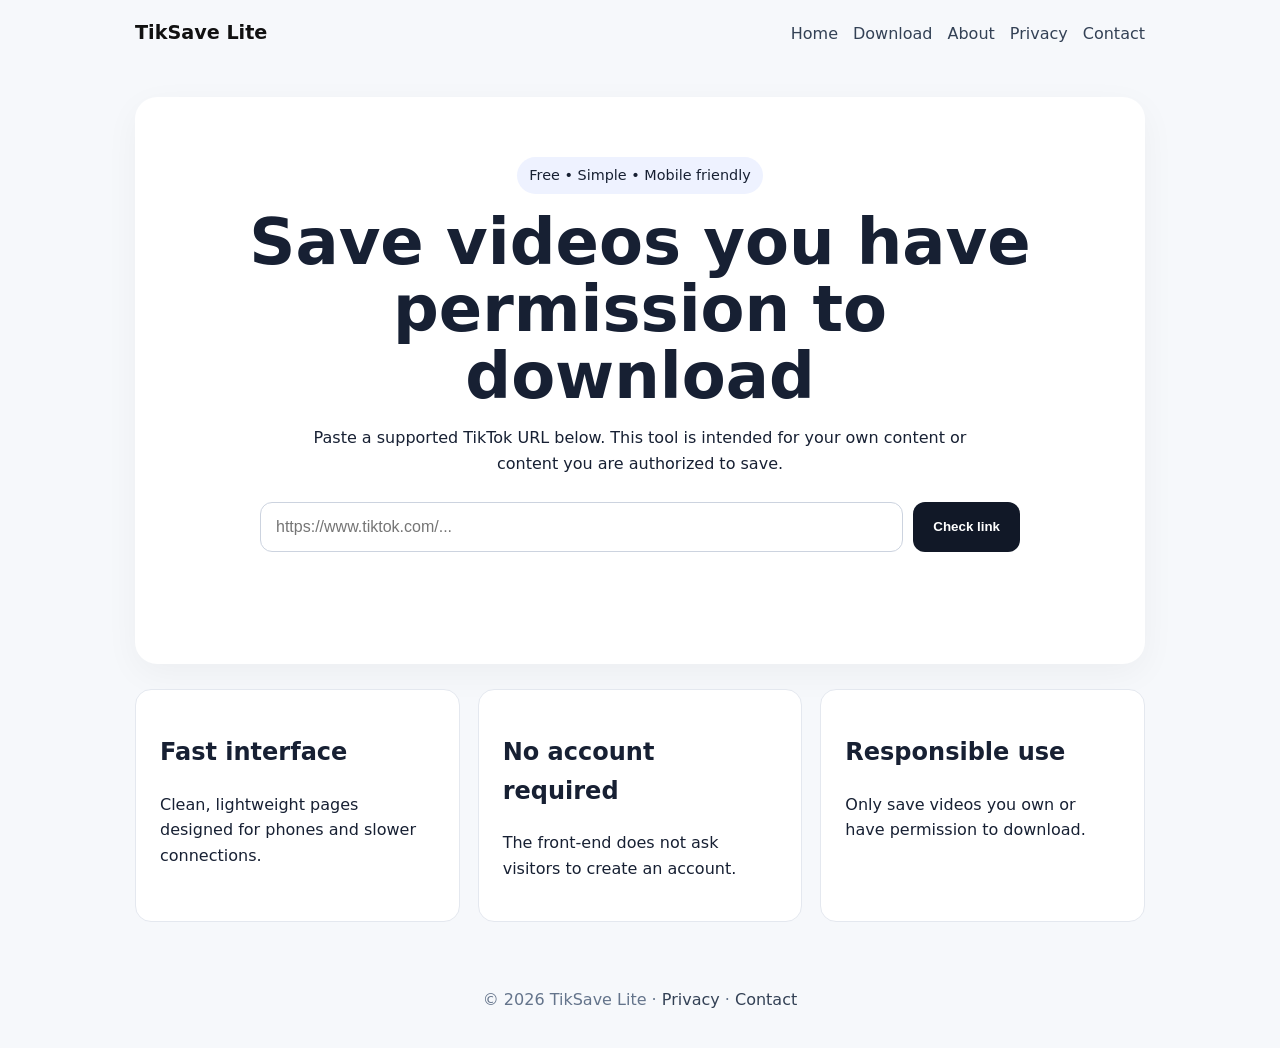
==== index.html @ 8d5a198a "Add files via upload" ====
<!doctype html>
<html lang="en">
<head>
  <meta charset="utf-8">
  <meta name="viewport" content="width=device-width,initial-scale=1">
  <title>TikSave Lite — Video Downloader</title>
  <meta name="description" content="Simple TikTok video link utility for downloading content you own or have permission to save.">
  <link rel="canonical" href="https://example.com/">
  <link rel="stylesheet" href="/assets/style.css">
</head>
<body>
<header class="site-header">
  <a class="logo" href="/">TikSave Lite</a>
  <nav>
    <a href="/">Home</a><a href="/download.html">Download</a><a href="/about.html">About</a>
    <a href="/privacy.html">Privacy</a><a href="/contact.html">Contact</a>
  </nav>
</header>
<main>
<section class="hero">
  <span class="badge">Free • Simple • Mobile friendly</span>
  <h1>Save videos you have permission to download</h1>
  <p>Paste a supported TikTok URL below. This tool is intended for your own content or content you are authorized to save.</p>
  <form id="downloadForm" class="download-box">
    <input id="url" type="url" placeholder="https://www.tiktok.com/..." required>
    <button type="submit">Check link</button>
  </form>
  <p id="status" class="status"></p>
</section>
<section class="cards">
  <article><h2>Fast interface</h2><p>Clean, lightweight pages designed for phones and slower connections.</p></article>
  <article><h2>No account required</h2><p>The front-end does not ask visitors to create an account.</p></article>
  <article><h2>Responsible use</h2><p>Only save videos you own or have permission to download.</p></article>
</section>
</main>
<footer>© 2026 TikSave Lite · <a href="/privacy.html">Privacy</a> · <a href="/contact.html">Contact</a></footer>
<script src="/assets/app.js"></script>
</body>
</html>
---- assets/style.css ----
*{box-sizing:border-box}
body{margin:0;font-family:system-ui,-apple-system,Segoe UI,sans-serif;color:#172033;background:#f6f8fb;line-height:1.6}
.site-header{max-width:1050px;margin:auto;padding:18px 20px;display:flex;align-items:center;justify-content:space-between;gap:20px}
.logo{font-weight:800;font-size:1.2rem;color:#111;text-decoration:none}
nav{display:flex;gap:15px;flex-wrap:wrap}
nav a,footer a{color:#334155;text-decoration:none}
main{max-width:1050px;margin:auto;padding:30px 20px}
.hero{background:white;border-radius:22px;padding:60px 25px;text-align:center;box-shadow:0 10px 35px #0000000b}
.hero h1{font-size:clamp(2rem,6vw,4rem);line-height:1.05;margin:15px auto;max-width:800px}
.hero p{max-width:700px;margin:12px auto}
.badge{display:inline-block;background:#eef2ff;padding:7px 12px;border-radius:99px;font-size:.9rem}
.download-box{display:flex;max-width:760px;margin:25px auto 10px;gap:10px}
.download-box input{flex:1;padding:15px;border:1px solid #ccd3df;border-radius:12px;font-size:1rem}
.download-box button{border:0;border-radius:12px;padding:0 20px;font-weight:700;cursor:pointer;background:#111827;color:white}
.status{min-height:28px}
.cards{display:grid;grid-template-columns:repeat(3,1fr);gap:18px;margin-top:25px}
.cards article,.notice{background:white;padding:24px;border-radius:16px;border:1px solid #e4e8ef}
.page{max-width:800px}
.page h1{font-size:2.5rem}
.notice{margin-top:20px}
footer{text-align:center;padding:35px 20px;color:#64748b}
@media(max-width:700px){
.site-header{align-items:flex-start;flex-direction:column}
.cards{grid-template-columns:1fr}
.download-box{flex-direction:column}
.download-box button{padding:14px}
nav{gap:10px}
}
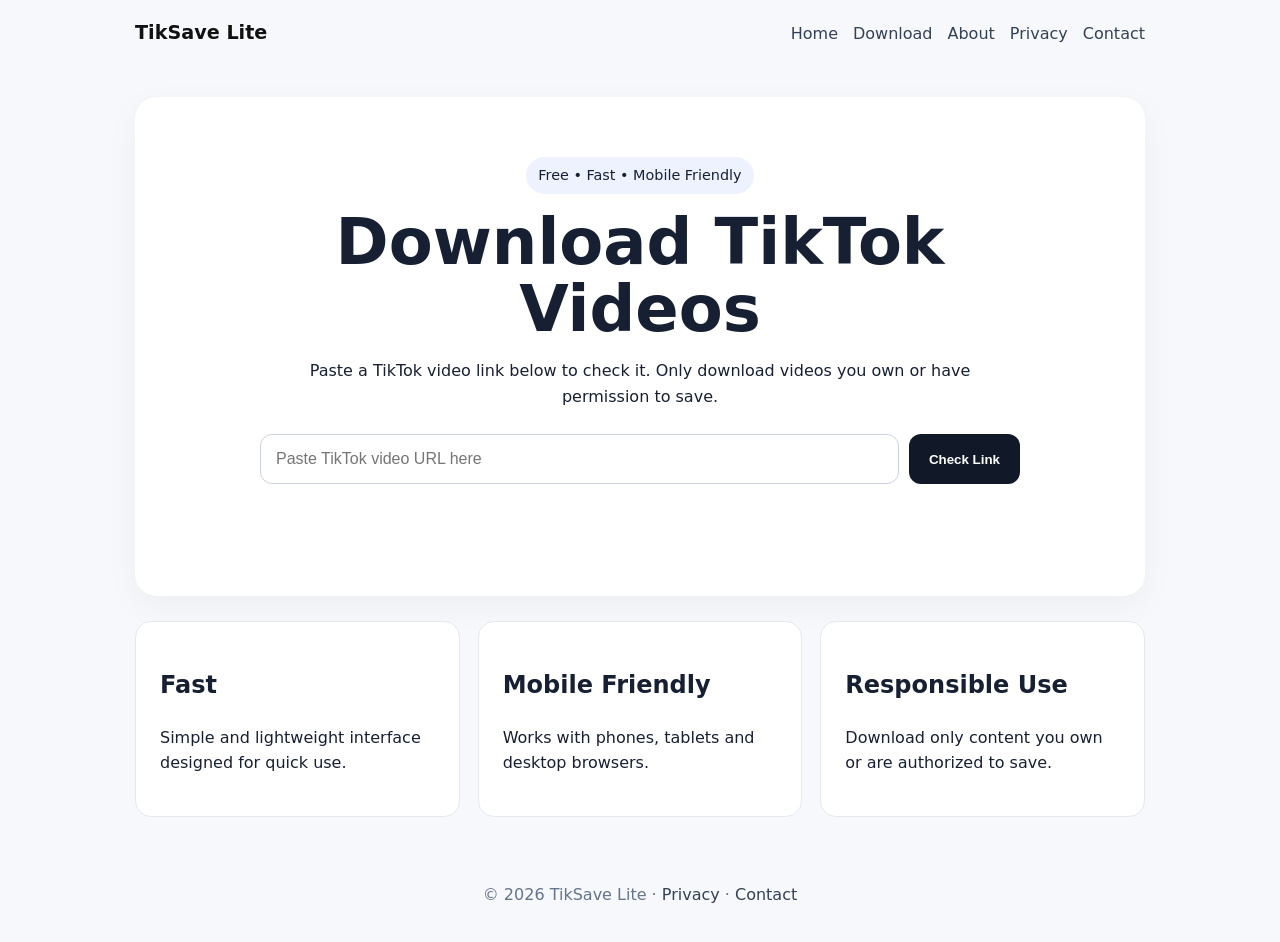
==== commit 551b1bbe: "Update index.html" ====
--- a/index.html
+++ b/index.html
@@ -1,39 +1,108 @@
 <!doctype html>
 <html lang="en">
 <head>
-  <meta charset="utf-8">
-  <meta name="viewport" content="width=device-width,initial-scale=1">
-  <title>TikSave Lite — Video Downloader</title>
-  <meta name="description" content="Simple TikTok video link utility for downloading content you own or have permission to save.">
-  <link rel="canonical" href="https://example.com/">
-  <link rel="stylesheet" href="/assets/style.css">
+<meta charset="utf-8">
+<meta name="viewport" content="width=device-width,initial-scale=1">
+
+<title>TikSave Lite — TikTok Video Downloader</title>
+<meta name="description" content="Save TikTok videos you own or have permission to download. Fast, simple and mobile friendly.">
+
+<link rel="stylesheet" href="assets/style.css">
 </head>
+
 <body>
+
 <header class="site-header">
-  <a class="logo" href="/">TikSave Lite</a>
+  <a class="logo" href="index.html">TikSave Lite</a>
+
   <nav>
-    <a href="/">Home</a><a href="/download.html">Download</a><a href="/about.html">About</a>
-    <a href="/privacy.html">Privacy</a><a href="/contact.html">Contact</a>
+    <a href="index.html">Home</a>
+    <a href="download.html">Download</a>
+    <a href="about.html">About</a>
+    <a href="privacy.html">Privacy</a>
+    <a href="contact.html">Contact</a>
   </nav>
 </header>
+
 <main>
+
 <section class="hero">
-  <span class="badge">Free • Simple • Mobile friendly</span>
-  <h1>Save videos you have permission to download</h1>
-  <p>Paste a supported TikTok URL below. This tool is intended for your own content or content you are authorized to save.</p>
-  <form id="downloadForm" class="download-box">
-    <input id="url" type="url" placeholder="https://www.tiktok.com/..." required>
-    <button type="submit">Check link</button>
-  </form>
-  <p id="status" class="status"></p>
+
+<span class="badge">Free • Fast • Mobile Friendly</span>
+
+<h1>Download TikTok Videos</h1>
+
+<p>
+Paste a TikTok video link below to check it.
+Only download videos you own or have permission to save.
+</p>
+
+<form id="downloadForm" class="download-box">
+
+<input
+id="url"
+type="url"
+placeholder="Paste TikTok video URL here"
+required
+>
+
+<button type="submit">Check Link</button>
+
+</form>
+
+<p id="status" class="status"></p>
+
 </section>
+
 <section class="cards">
-  <article><h2>Fast interface</h2><p>Clean, lightweight pages designed for phones and slower connections.</p></article>
-  <article><h2>No account required</h2><p>The front-end does not ask visitors to create an account.</p></article>
-  <article><h2>Responsible use</h2><p>Only save videos you own or have permission to download.</p></article>
+
+<article>
+<h2>Fast</h2>
+<p>Simple and lightweight interface designed for quick use.</p>
+</article>
+
+<article>
+<h2>Mobile Friendly</h2>
+<p>Works with phones, tablets and desktop browsers.</p>
+</article>
+
+<article>
+<h2>Responsible Use</h2>
+<p>Download only content you own or are authorized to save.</p>
+</article>
+
 </section>
+
 </main>
-<footer>© 2026 TikSave Lite · <a href="/privacy.html">Privacy</a> · <a href="/contact.html">Contact</a></footer>
-<script src="/assets/app.js"></script>
+
+<footer>
+© 2026 TikSave Lite ·
+<a href="privacy.html">Privacy</a> ·
+<a href="contact.html">Contact</a>
+</footer>
+
+<script>
+document.getElementById("downloadForm").addEventListener("submit", function(event) {
+
+event.preventDefault();
+
+const url = document.getElementById("url").value.trim();
+const status = document.getElementById("status");
+
+if (!url) {
+status.textContent = "Please paste a TikTok URL.";
+return;
+}
+
+if (!url.includes("tiktok.com")) {
+status.textContent = "Please enter a valid TikTok URL.";
+return;
+}
+
+status.textContent = "Link accepted. Download system will be connected next.";
+
+});
+</script>
+
 </body>
-</html>+</html>
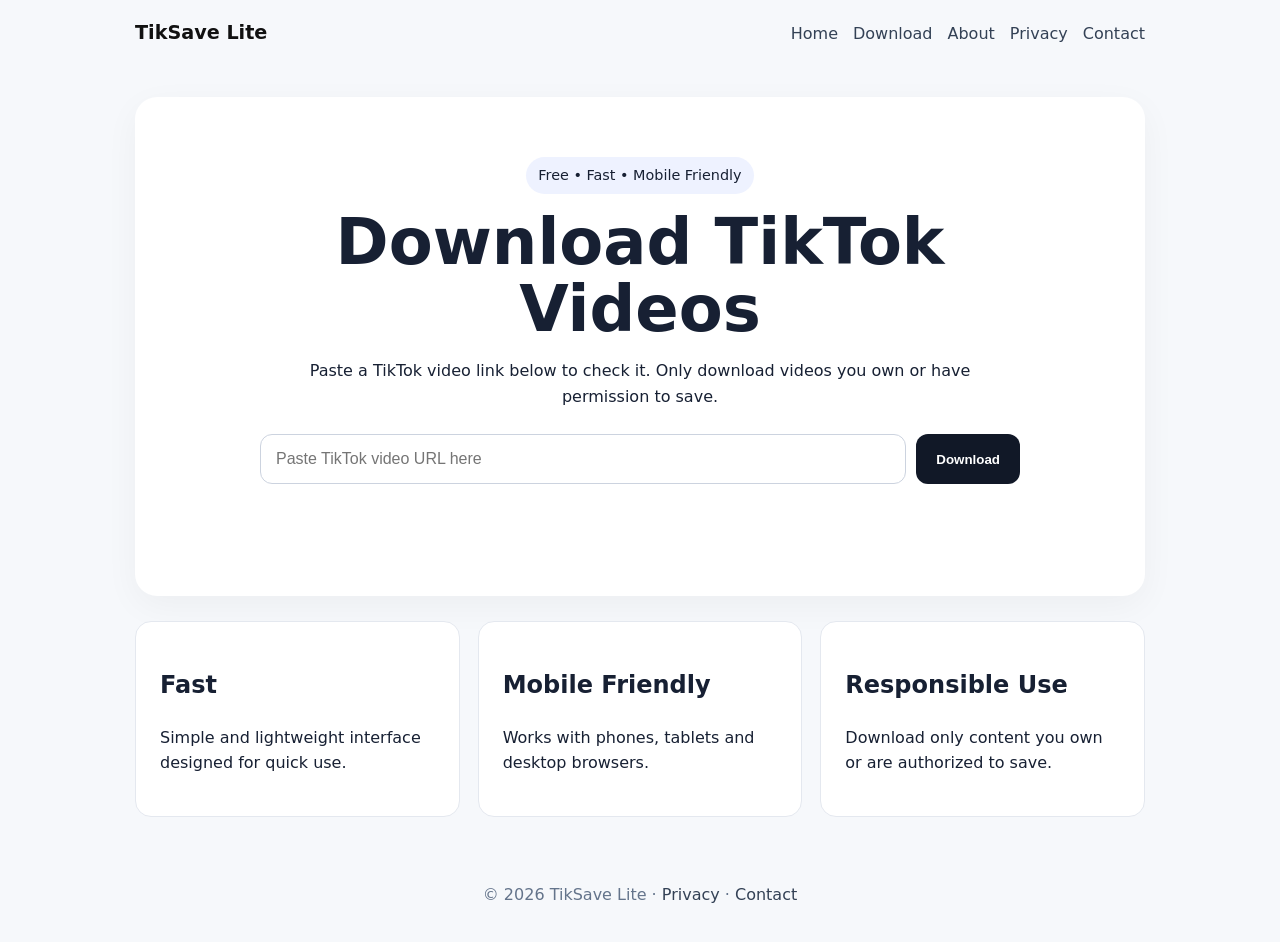
==== commit 0a044d62: "Update index.html" ====
--- a/index.html
+++ b/index.html
@@ -5,7 +5,9 @@
 <meta name="viewport" content="width=device-width,initial-scale=1">
 
 <title>TikSave Lite — TikTok Video Downloader</title>
-<meta name="description" content="Save TikTok videos you own or have permission to download. Fast, simple and mobile friendly.">
+
+<meta name="description"
+content="Save TikTok videos you own or have permission to download. Fast, simple and mobile friendly.">
 
 <link rel="stylesheet" href="assets/style.css">
 </head>
@@ -13,15 +15,17 @@
 <body>
 
 <header class="site-header">
-  <a class="logo" href="index.html">TikSave Lite</a>
 
-  <nav>
-    <a href="index.html">Home</a>
-    <a href="download.html">Download</a>
-    <a href="about.html">About</a>
-    <a href="privacy.html">Privacy</a>
-    <a href="contact.html">Contact</a>
-  </nav>
+<a class="logo" href="index.html">TikSave Lite</a>
+
+<nav>
+<a href="index.html">Home</a>
+<a href="download.html">Download</a>
+<a href="about.html">About</a>
+<a href="privacy.html">Privacy</a>
+<a href="contact.html">Contact</a>
+</nav>
+
 </header>
 
 <main>
@@ -46,7 +50,7 @@
 required
 >
 
-<button type="submit">Check Link</button>
+<button type="submit">Download</button>
 
 </form>
 
@@ -82,6 +86,7 @@
 </footer>
 
 <script>
+
 document.getElementById("downloadForm").addEventListener("submit", function(event) {
 
 event.preventDefault();
@@ -99,9 +104,11 @@
 return;
 }
 
-status.textContent = "Link accepted. Download system will be connected next.";
+status.textContent =
+"Link accepted. Download system will be connected next.";
 
 });
+
 </script>
 
 </body>
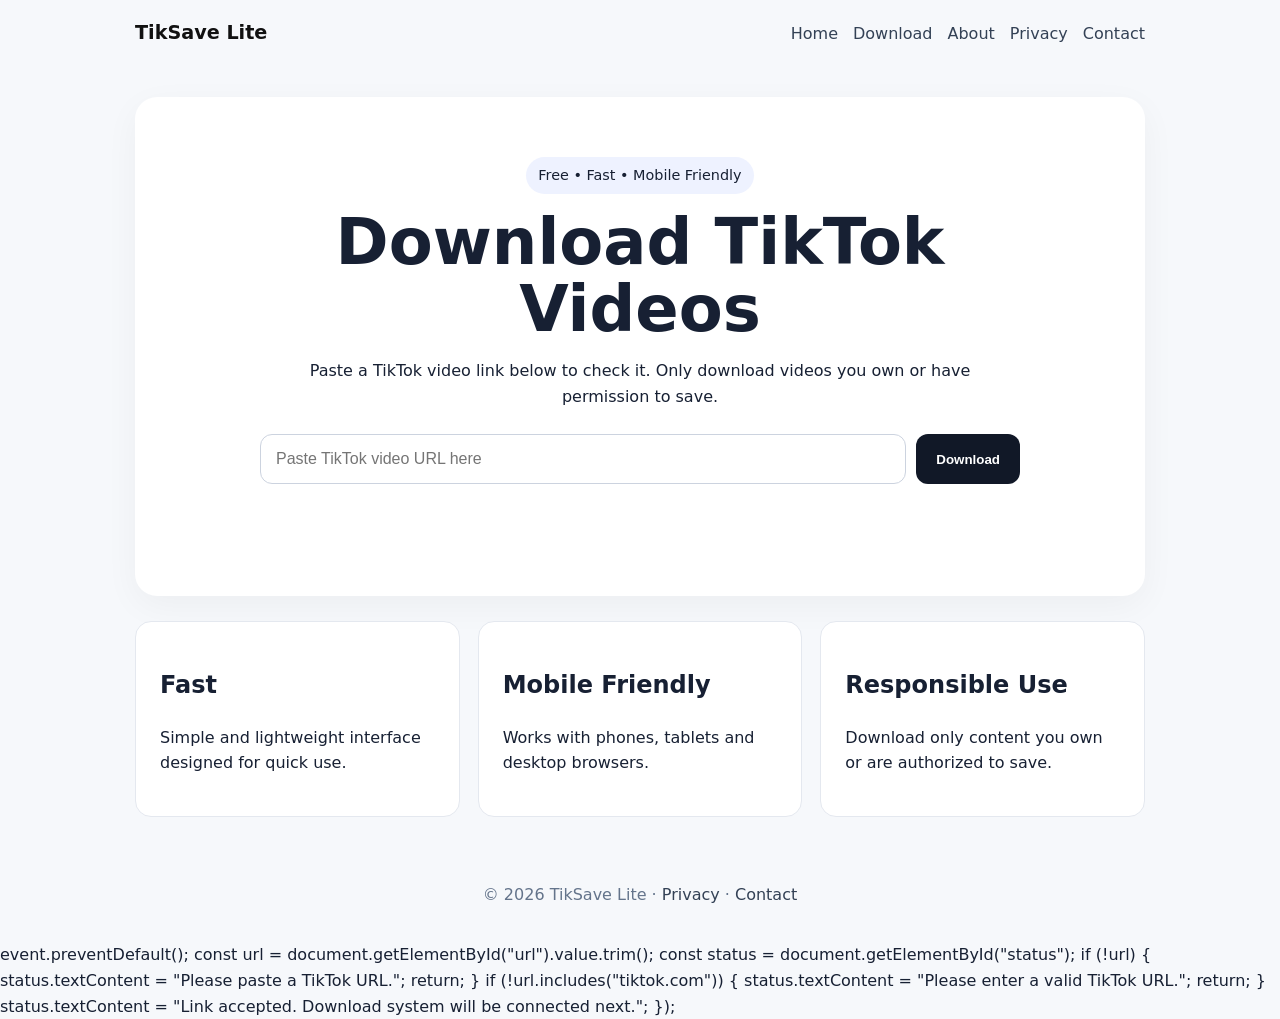
==== commit 7dfce3c1: "Update index.html" ====
--- a/index.html
+++ b/index.html
@@ -85,9 +85,7 @@
 <a href="contact.html">Contact</a>
 </footer>
 
-<script>
-
-document.getElementById("downloadForm").addEventListener("submit", function(event) {
+<script src="assets/app.js"></script>
 
 event.preventDefault();
 
